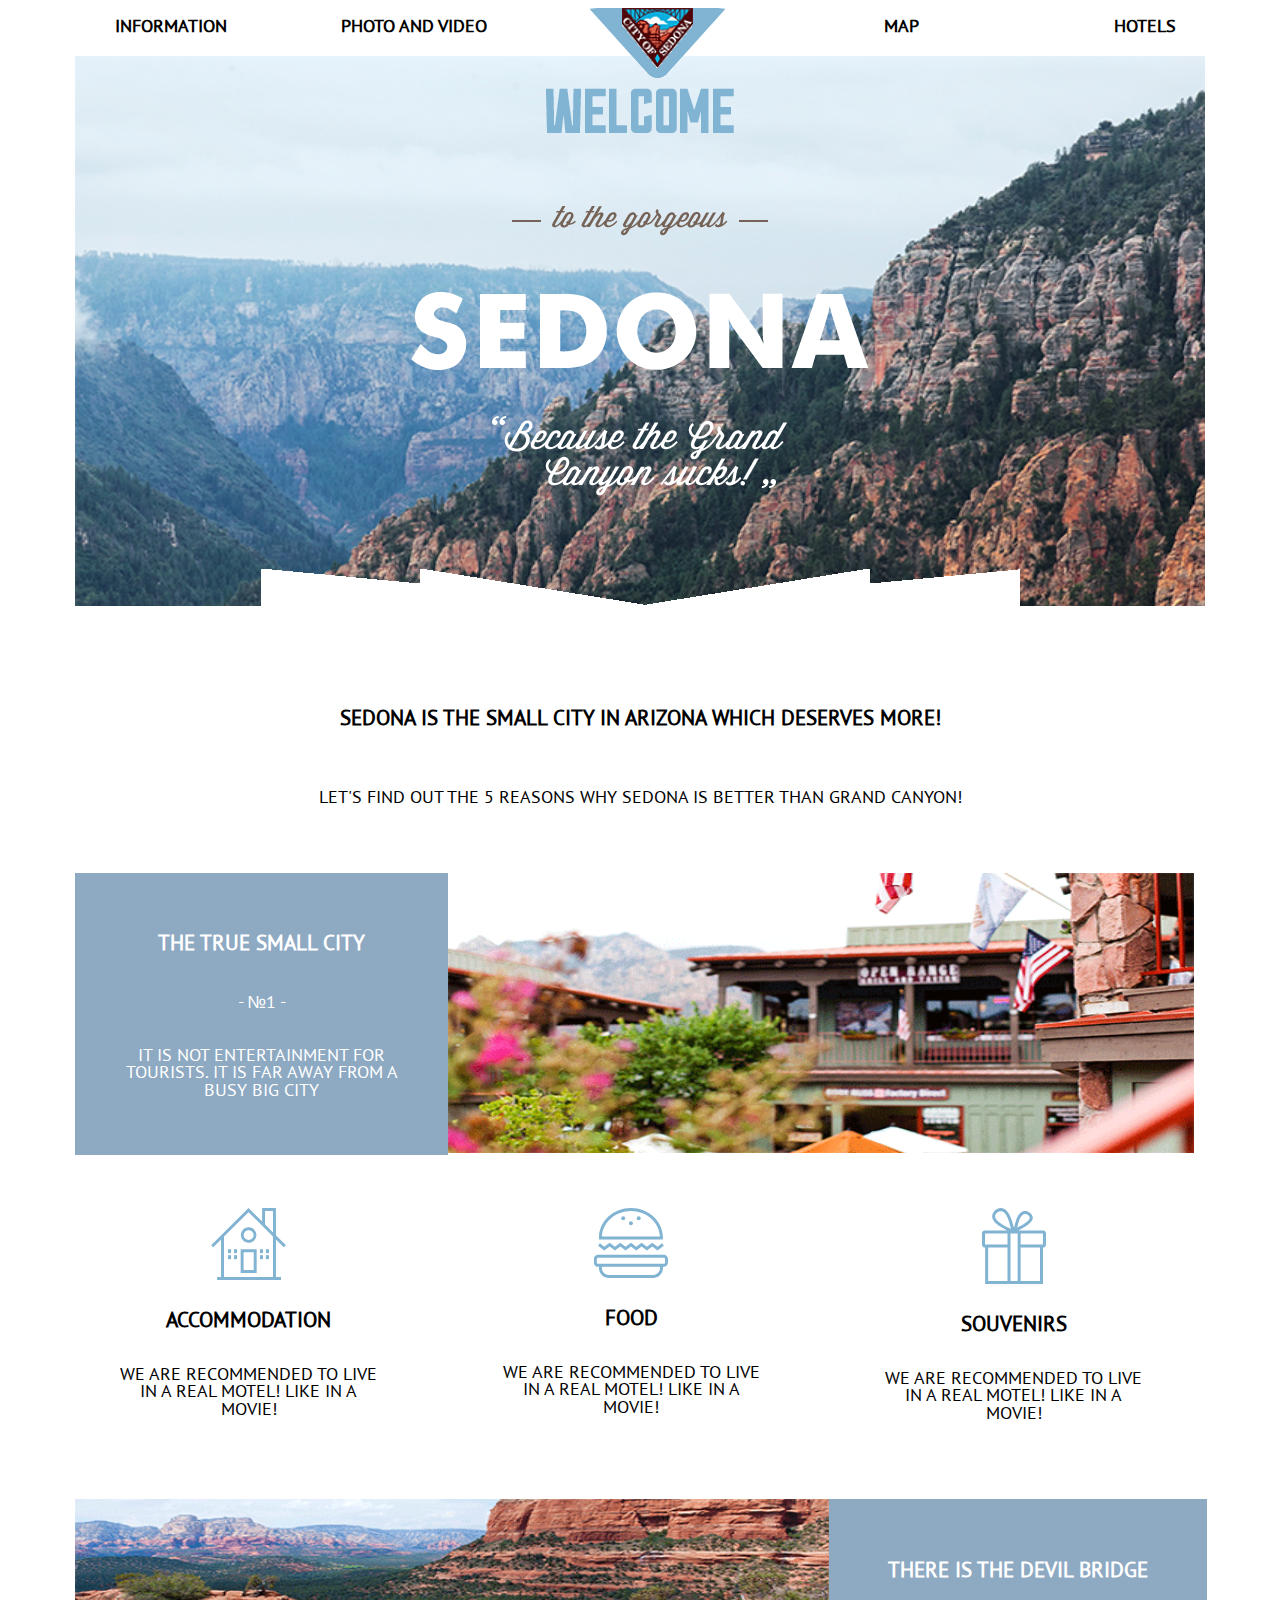
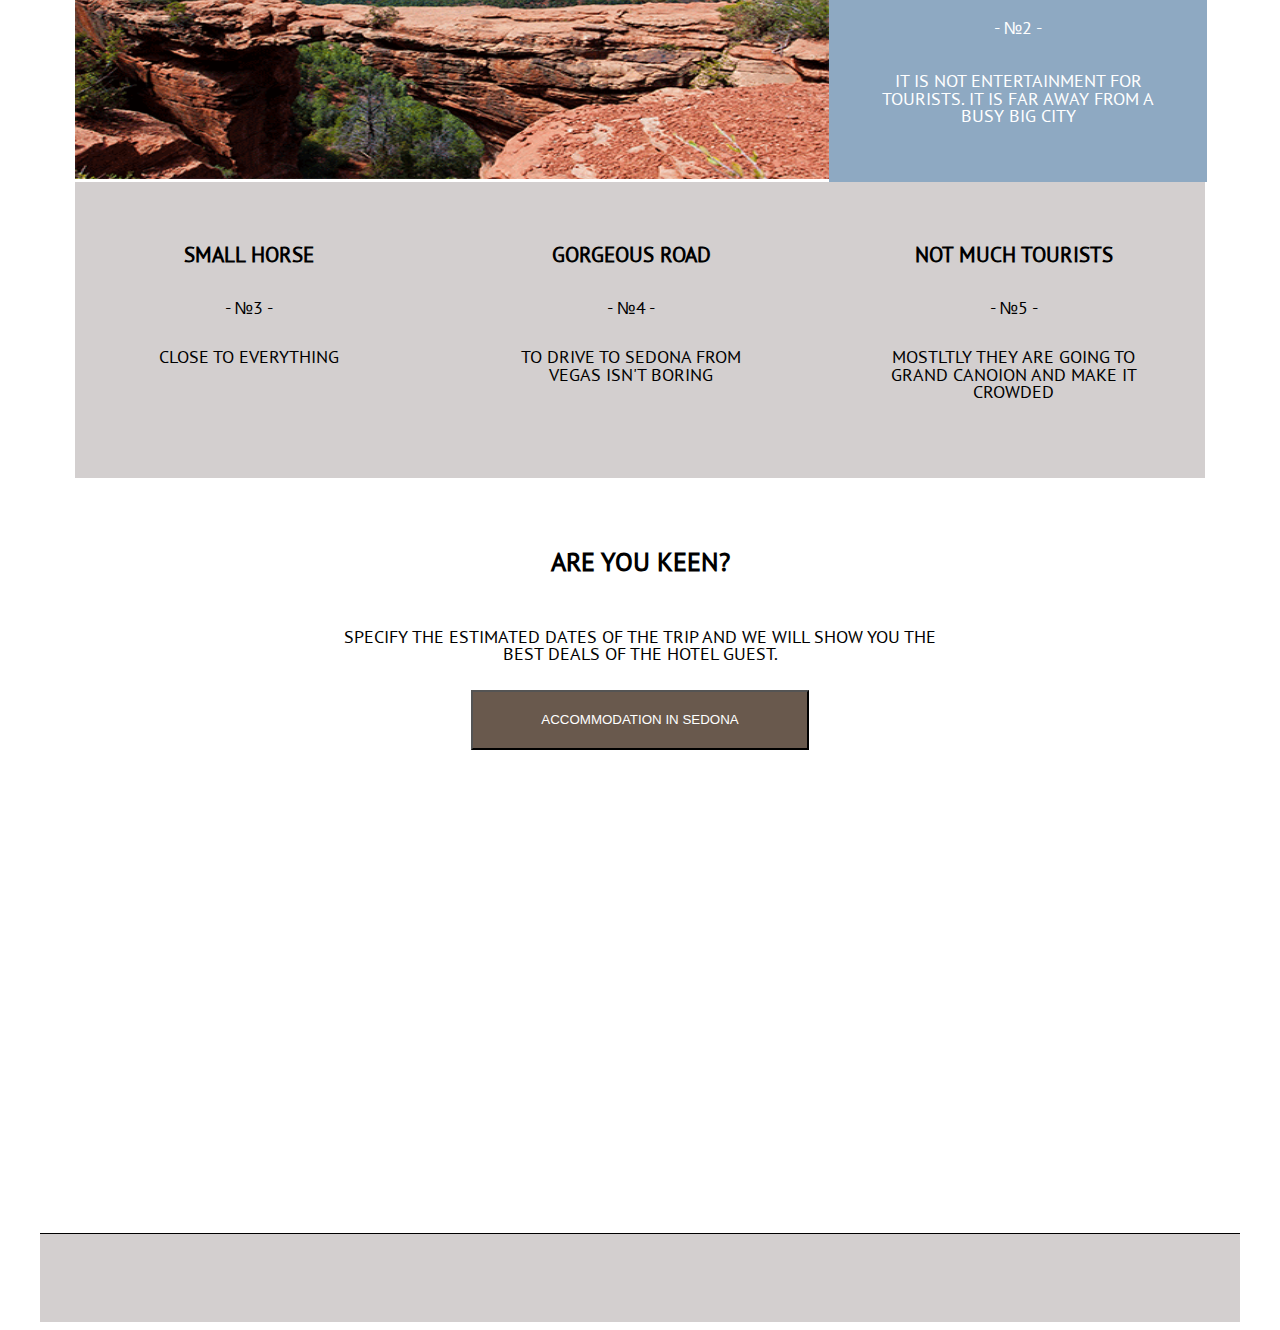
==== index.html @ c9d5928b "first commit" ====
<!DOCTYPE html>
<html>
    <head>
        <meta charset="UTF-8">
        <link rel="stylesheet" href="style.css">
        <title>Accommodation</title>
    </head>
    <body>
        <div class="container">
            <div class="header-container">
                <nav class="main-navigation">
                    <div class="grid-item"><a href="">Information</a></div>
                    <div class="grid-item"><a href="">Photo and video</a></div>
                    <div class="grid-item-logo">
                        <div class="logo">
                            <div class="logo-img"><a href="index.html">
                                <img height="60" src="img/main-logo.png" alt="Logo"></a>
                            </div>
                            <div class="triangle-down">

                            </div>                            
                        </div>
                    </div>
                    <div class="grid-item"><a href="">Map</a></div>
                    <div class="grid-item"><a href="searchpage.html">Hotels</a></div>                            
                      
                </nav>
            </div> 
            <div class="content">
                <div class="main-picture">
                    
                    <div class="welcome">
                    </div>
                    <div class="dashed font-brown">
                    </div>
                    <div class="sedona">
                     
                    </div>
                    <div class="quote">
                    
                    </div>
                    <div class="gap"></div>
                </div> 
                <div class="promo-1">
                    <h3>Sedona is the small city in Arizona which deserves more!</h3>
                    <p>Let's find out the 5 reasons why Sedona is better than Grand Canyon!</p>
                </div>
                <div class="features-1 font-white">
                    <div class="features-text">
                        <h3>the true small city</h3>
                        <p class="dashed">№1</p>
                        <p>It is not entertainment for tourists. It is far away from a busy big city</p>
                    </div>
                    <div class="features-image">
                        <img height="280" class="photo" src="img/photo1.png" alt="photo">
                    </div>
            </div>
            <div class="recomendation">
                <div class="recomendation-block">
                    <img src="img/icon-1.svg" alt="house">
                    <h3>Accommodation</h3>  
                    <p>We are recommended to live in a real motel! Like in a movie!</p>
                </div>
                <div class="recomendation-block">
                    <img src="img/icon-3.svg" alt="house">
                    <h3>Food</h3>
                    <p>We are recommended to live in a real motel! Like in a movie!</p>
                </div>
                <div class="recomendation-block">
                    <img src="img/icon-2.svg" alt="present">
                    <h3>Souvenirs</h3>
                    <p>We are recommended to live in a real motel! Like in a movie!</p>
                </div>
            </div>
            <div class="features-2 font-white">
                <div class="features-image">
                    <img height="280" class="photo" src="img/photo2.png" alt="photo">
                </div>
                <div class="features-text">
                    <h3>There is the devil bridge</h3>
                    <p class="dashed">№2</p>
                    <p>It is not entertainment for tourists. It is far away from a busy big city</p>
                </div>                
            </div>
            <div class="recomendation background-grey">
                <div class="recomendation-block">
                    <h3>Small horse</h3>
                    <p class="dashed">№3</p>
                    <p>close to everything</p>
                </div>
                <div class="recomendation-block">
                    <h3>Gorgeous road</h3>
                    <p class="dashed">№4</p>
                    <p>To drive to Sedona from Vegas isn't boring</p>
                </div>
                <div class="recomendation-block">
                    <h3>Not much tourists</h3>
                    <p class="dashed">№5</p>
                    <p>Mostltly they are going to Grand Canoion and make it crowded</p>
                </div>
            </div>
            <div class="booking">
                <div class="booking-promo">
                    <h2>Are you keen?</h2>
                    <p>Specify the estimated dates of the trip and we will show you the best deals of the hotel guest.</p>
                    <input class="search-accommodation" id="accom-in-sedona" type="button" value="Accommodation in Sedona">

                </div>                           
            
                <div class="map">
                    <iframe src="https://www.google.com/maps/embed?pb=!1m18!1m12!1m3!1d52385.1356577629!2d-111.83015784377952!3d34.854443815250974!2m3!1f0!2f0!3f0!3m2!1i1024!2i768!4f13.1!3m3!1m2!1s0x872da132f942b00d%3A0x5548c523fa6c8efd!2z0KHQtdC00L7QvdCwLCDQkNGA0LjQt9C-0L3QsCA4NjMzNiwg0KHQqNCQ!5e0!3m2!1sru!2snz!4v1547349751352"  frameborder="0" style="border:0; width:100%; height:400px;" allowfullscreen></iframe>    
                </div>  
                <div class="booking-form">  
                    <div class="booking-form-hide " id="form">             
                        <form>                     
                            <label class="from-to">
                                <p>From</p>
                                <input type="date"> 
                            </label>   
                            <label class="from-to">
                                <p>To</p>
                                <input type="date">
                            </label> 
                            <div class="adults-children">
                                <label>                            
                                    <p>Adults</p>
                                    <span class="minus">-</span>
                                    <input type="text" value="1" size="1"/>
                                    <span class="plus">+</span>
                                        
                                </label>
                                <label>
                                    <p>Children</p>
                                    <span class="minus">-</span>
                                    <input type="text" value="1" size="1"/>
                                    <span class="plus">+</span>
                                </label>
                            </div>  
                            <div class="search-button">
                                <input type="submit" value="Search">
                            </div> 
                            
                        </form>  
                    </div>     
                </div> 
            </div>  
               
        </div>     
        

        <footer class="footer">
            <div class="social-media">
                <a>
                    <img src="">
                </a>
                <a>
                    <img src="">
                </a>
                <a>
                    <img src="">
                </a>
            </div>    

        </footer>
    </div>    
        <script type="text/javascript">
          var elem = document.getElementById('accom-in-sedona');
          console.log(elem);
          var popup = document.getElementById('form');
          console.log(popup);
          elem.addEventListener("click", function(event){
            event.preventDefault();
            if (popup.className.match('booking-form-hide')){
                popup.classList.add('booking-form-show');
                popup.classList.remove('booking-form-hide');

            } else {
                popup.classList.add('booking-form-hide');
                popup.classList.remove('booking-form-show');
            }
            
            console.log('klik');
          });

          
                 
        
        
        </script> 
    </body>
</html>
---- style.css ----
body {
    font-size: 1.1em;
    line-height: 1em;
    font-family: 'ptans', arial, sans-serif;
    width: auto;   
    text-transform: uppercase;   
}



 .header-container,
 .content, 
 .footer{
      
    max-width: 1200px;
    margin: 0 auto;    
    
}

.font-brown {
    color: brown;

}

.font-white {
    color: white;
}

/* Header */

.main-navigation {
    display: grid;
    grid-template-columns: repeat( auto-fit, minmax(150px, 1fr) );
    grid-column-gap: 3em;
    text-align: center;
    align-content: end;
    padding-left: 2em;
      
        
} 

.grid-item {
    padding-top: 0.5em;
    }
 
.logo-img  {
    background: url("img/background-logo.png") no-repeat 50% 50%;
    margin-bottom: -40px;  
    border-radius: 35px;  
    height: 70px;     
    }


.main-navigation:last-child {
    margin-right: 0;
}

a {
    text-decoration: none;
    color: black;
    font-weight: bold;
}




/*content */

.main-picture {
    background-image: url("img/main-photo.png");
    height: 550px;
    margin: 1em 2em;
    background-size: 100%;    
    background-repeat: no-repeat;
    display: grid;
    grid-template-rows: repeat (5, 1fr); 
    
    
}


.welcome {
    background-image: url("img/hotels/welcome.png");
    background-repeat: no-repeat; 
    background-position: 50% 50%;
}

.main-picture .dashed {
    background-image: url("img/hotels/th-the.png"), url("img/hotels/slashes.png");
    background-repeat: no-repeat; 
    background-position: 50% 50%;
    }

.sedona {
    background-image: url("img/Sedona.png");
    background-repeat: no-repeat; 
    background-position: 50% 50%;
        
}

.quote {
    background-image: url("img/because.png");
    background-repeat: no-repeat; 
    background-position: 50% 100%;
}

.gap {
    background-image: url("img/gap.png");
    background-repeat: no-repeat; 
    background-position: 50% 100%;
}

.promo-1 {
    margin: 1em 2em;
    text-align: center;    
    grid-template-columns: repeat( auto-fit, minmax(250px, 1fr) );
    height: 13em;
}

.promo-1 h3 {
    padding: 4em 0 2em 0;
          
}

.features-1 {
    display: grid;
    grid-template-columns: 33% 66% repeat( auto-fit, minmax(250px, 1fr) );
    margin: 1em 2em;
        
}

.features-text {
    background-color: rgb(142, 169, 194);
    text-align: center;

}

.features-text h3 {
    padding: 2em 0 1em 0;
}

.features-text p:last-child {
    padding: 1em 2em 2em 2em;    
} 

.features-text .dashed::before,
.recomendation-block .dashed::before {
    content: "-";
    width: 1em;
    padding-right: 0.2em;
}

.features-text .dashed::after,
.recomendation-block .dashed::after {
    content: "-";
    width: 1em;
    padding-left: 0.2em;
}


.features-2 {
    display: grid;
    grid-template-columns: 66% 33% repeat( auto-fit, minmax(250px, 1fr) );
    margin: 0 1.25em 0 2em;
        
}

.photo {
    width: 100%;     
}

.recomendation {
    display: grid;
    grid-template-columns: repeat( auto-fit, minmax(250px, 1fr) );
    margin: 0 2em 0 2em;
    grid-column-gap: 1em;
    padding-top: 0;
            
}

.recomendation-block {
    text-align: center;
    padding: 2em 3em 1em 2em;
    margin-bottom: 2em;
    }

.recomendation-block p, 
.recomendation-block h3 {
    padding: 0.4em;
}    

.background-grey {
    background-color: rgb(211, 207, 207);
}



/*Booking*/

.booking {
    margin: 1em 2em; 
    position: relative; 
}

.booking-promo {    
    height: 15em;
    text-align: center;
    padding-top: 2em;
}

.booking-promo p {
    padding-top: 2em; 
    width: 35em;
    margin: auto;
}

.booking-promo h2 {
    font-weight: bold;
}

.booking-form {
    width: 30%;
    background-color: #fff;  
    font-weight: bold;  
    position: absolute;   
    left: 35%;
    top: 14.3em;  
}


.booking-form-hide{
    display: none;
}

.booking-form-show {
    display: block;
    
}

.booking-form input{
    background-color: rgb(211, 207, 207);
    border-style: none;
    height: 3em;
}

.from-to {
    display: grid;
    grid-template-columns: 25% 75% repeat( auto-fit, minmax(250px, 1fr) );
    margin-top: 1em;
    padding-left: 2em;
    padding-right: 0.5em;
    
}

.adults-children {
    display: grid;
    grid-template-columns: 50% 50% repeat( auto-fit, minmax(250px, 1fr) );
    margin-top: 1em;
    padding-left: 2em; 
}

.adults-children input {
    text-align: center;
}



.search-accommodation {    
    background-color: rgb(105, 89, 77);    
    color: white;
    text-align: center;
    height: 4.5em;
    width: 30%;
    text-transform: uppercase;
    margin: 2em auto -10em auto;
   
}

.search-button {
    display: grid;
    grid-template-rows: 100%;
    margin-top: 2em;
            
}

.search-button input {
    padding: 1em 0 0.8em 0;
    color: white;
    background-color: rgb(142, 169, 194);
    font-size: 1em;
    font-weight: bold;
    text-transform: uppercase; 


}

.map {
    margin: 1em 2em;
}

/* Footer */

.footer {
    border-top: 0.1em solid #000;
    background-color: rgb(211, 207, 207);
    height: 5em;
    
}



/*Hotel page */

.search,
.sort,
.hotels {
    max-width: 1200px;
    margin: 0 auto;
    display: grid;
}

.search {
    height: 15em;
    background-image: url("img/hotels/main-hotels.png");
    background-repeat: no-repeat;
    background-size: cover;
    
}

.search-form {       
    margin: 1em 4em;          
}

.search-form form {
    display: grid;
    grid-template-columns: repeat( auto-fit, minmax(250px, 1fr) ); 
    color: white;
    padding: 1em;
    justify-self: start;
}

/*check boxes*/

.checkbox {
    display: none;
}




.search-form form span::before {
    content: "\00A0";
    display: inline-block;
    box-sizing: border-box;
    width: 24px; 
    height: 24px;
    margin: 1em 1em 1em 0px;       
    border: 2px solid rgb(255, 255, 255);    
    vertical-align: baseline;      
    }

.checkbox[type=checkbox]:checked  {
    content: "\2714";
    text-align: center;    
    color: white;
   
    }


/* Price filter */



.range-filter {
    
    width: 19em;
    margin-top: 0;
    
}

.range-control {    
    position: relative;
    margin-bottom: 1.5em;
    padding: 0 30px;
    
}

.range-control .scale {
    margin-top: 1em;
    height: 2px;
    color: rgba(238, 226, 226, 0.534);

}

.range-control .bar {
    height: 2px;
    background-color: white;
}

.range-control .tongle {
    width: 8em;
    height: 8em;
    position: absolute;
    border: 8px solid white;
    background: #ababab;
    top: 3em;
    left: 3em;

}



.sort {
    display: grid;
    grid-template-columns: 20% 75% 5% repeat( auto-fit, minmax(250px, 1fr) );    
    border-bottom: 1px solid rgb(224, 218, 218);
}

.found {
    padding: 1em 4em;
}

.sorting-left-container  {
    padding-top: 2em;
           
}

.sorting-left-container table tr td {
    padding-right: 3em;
    text-transform: none;
    text-decoration: underline;

}

.sorting-left-container table tr td:first-child {
    font-weight: bold;
    text-transform: uppercase;
    text-decoration: none;
}

.sorting-left-container table tr td a:active {
    color: darkcyan;
    
}

.sorting-left-container table tr a:after {
    color: grey;
    text-decoration: underline;

}

.sorting-right {
    position: relative;
}

.sorting-right div {
    position: absolute;
}

.point-up {
    top: 50%;
}

.point-down {
    top: 30%;
    right: 30%;
}



.hotel-short-info {
    padding: 2em 4em 2em 4em;
    display: grid;
    grid-template-rows: 1fr;
    grid-template-columns: 15% 70% 15% repeat( auto-fit, minmax(250px, 1fr) );
    }

.hotel-photo {
    align-self: center;
    /* background: url('img/hotels/hotel-1.png');
    background-size: cover; */
        
}

.hotel-description h2 {
    margin-bottom: 0.5em;
    margin-top: 0.3em;
}

.name-price tr td {
    padding-right: 2em;
    padding-bottom: 1em;
}

.more,
.book {
    color: white;
    text-align: center;
    font-weight: normal;
    width: 15em;
    
    padding-right: 1em;

}

.hotels-buttons {
    
}


.more {    
    background-color: rgb(142, 169, 194);
        

}

.book {
    background-color: rgb(105, 89, 77);    
    
}

.rating-star {
    padding: 1em 2em 1em 0.5em;    
}

.rating-value {
    padding: 1em 1em 1em 0;
}

@font-face {
    font-family: 'ptansbold';
    src: url('fonts/ptsansbold.woff') format('woff');
    src: url('fonts/ptsansbold.woff2') format('woff2');
    font-weight: normal;
    font-style: capitalize;
}


@font-face {
    font-family: 'ptans';
    src: url('fonts/ptsans.woff') format('woff');
    src: url('fonts/ptsans.woff2') format('woff2');
    font-weight: normal;
    font-style: normal;
}
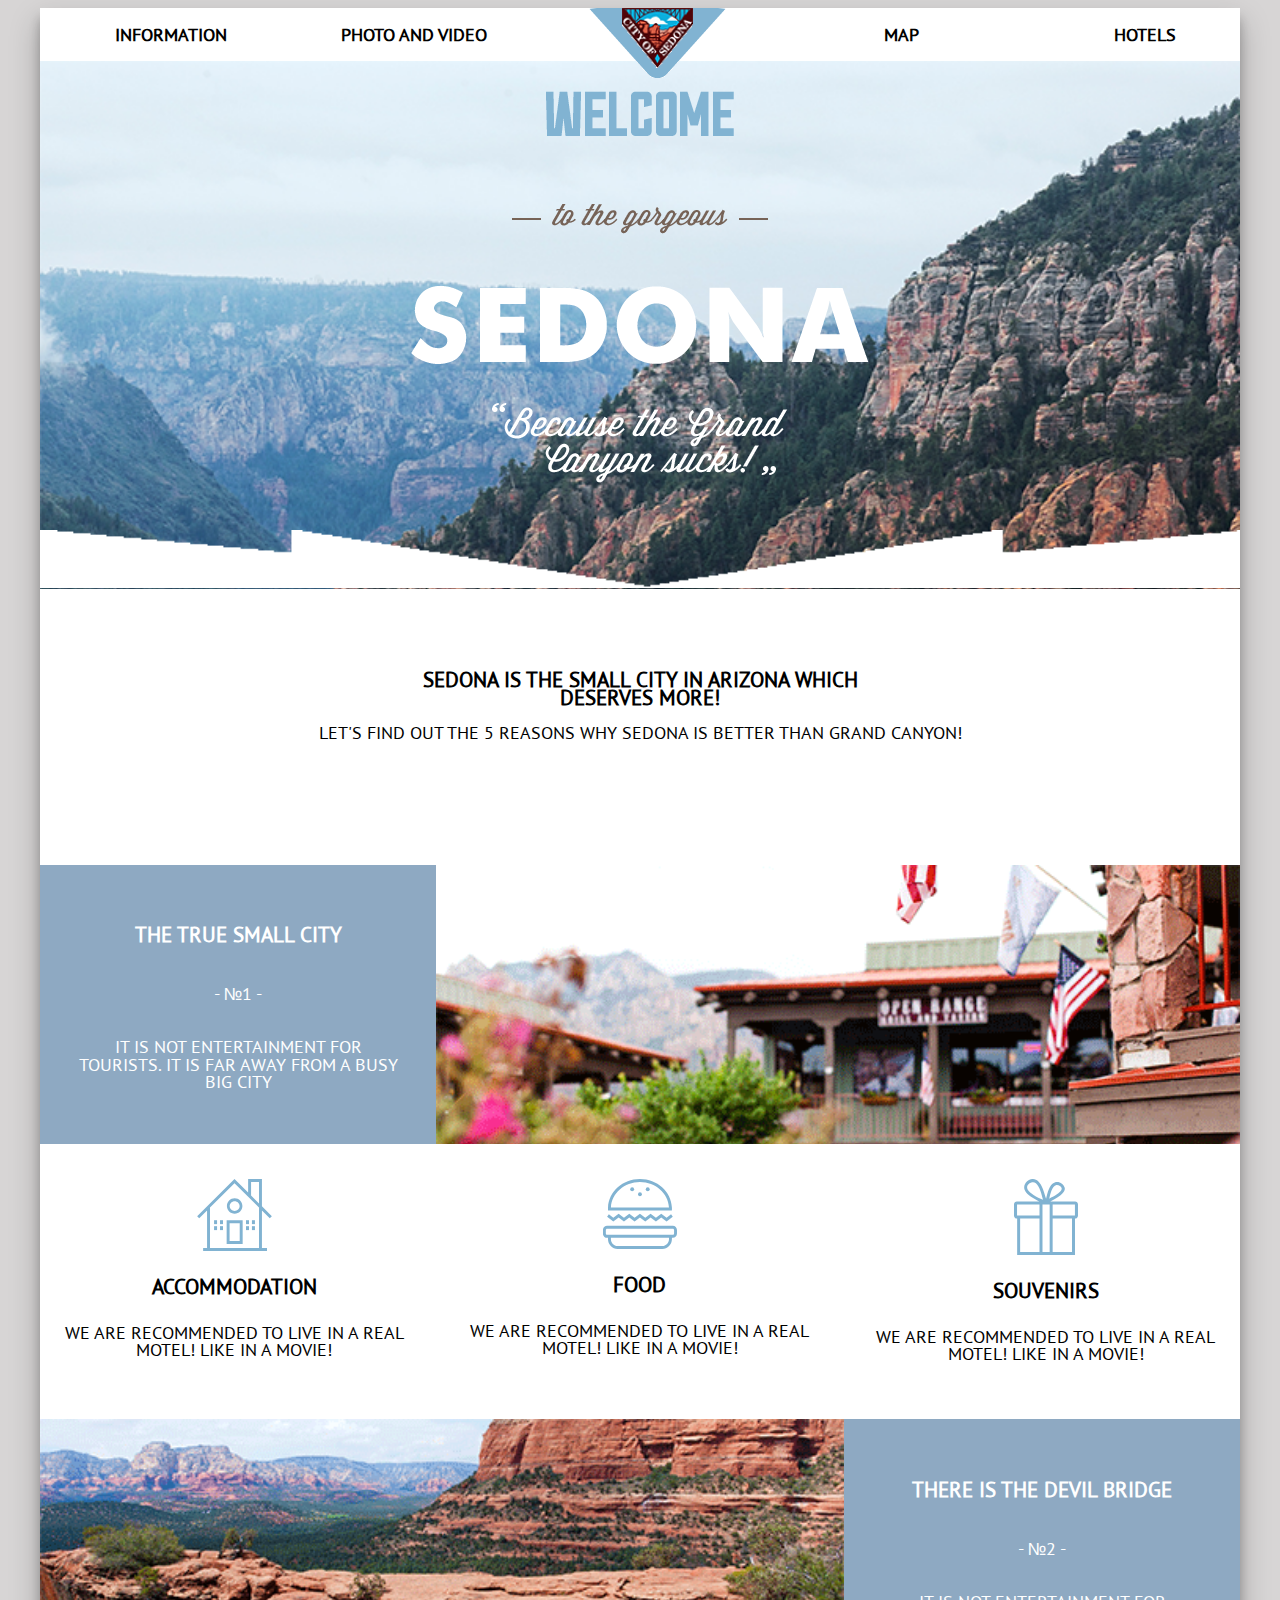
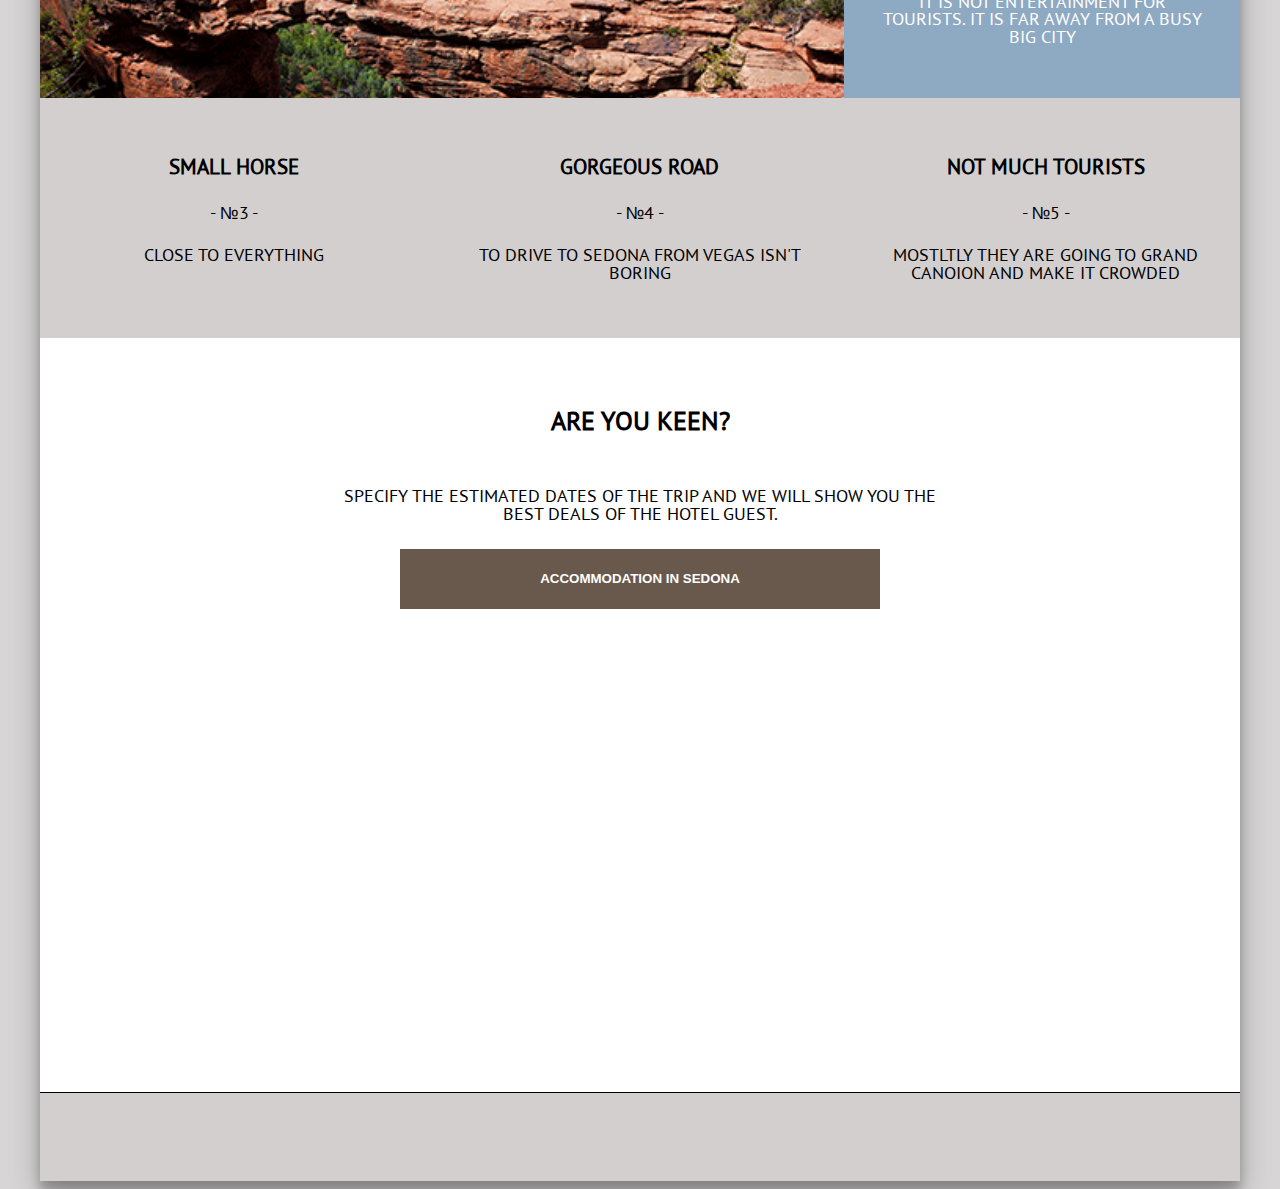
==== commit 26f746e4: "finilizing first page" ====
--- a/index.html
+++ b/index.html
@@ -52,7 +52,7 @@
                         <p>It is not entertainment for tourists. It is far away from a busy big city</p>
                     </div>
                     <div class="features-image">
-                        <img height="280" class="photo" src="img/photo1.png" alt="photo">
+                        
                     </div>
             </div>
             <div class="recomendation">
@@ -74,7 +74,7 @@
             </div>
             <div class="features-2 font-white">
                 <div class="features-image">
-                    <img height="280" class="photo" src="img/photo2.png" alt="photo">
+                    
                 </div>
                 <div class="features-text">
                     <h3>There is the devil bridge</h3>
@@ -122,19 +122,31 @@
                                 <input type="date">
                             </label> 
                             <div class="adults-children">
-                                <label>                            
-                                    <p>Adults</p>
-                                    <span class="minus">-</span>
-                                    <input type="text" value="1" size="1"/>
-                                    <span class="plus">+</span>
+                                <div class="block">
+                                    <label>                            
+                                            <p>Adults</p>
+                                            <span class="span">
+                                                <span class="minus">-</span>
+                                            <input type="text" value="1" size=""/>
+                                            <span class="plus">+</span>
+                                            </span>                                            
+                                                
+                                        </label>
+                                </div>
+                                <div class="block">
+                                    <label>
+                                        <span class="span">
+                                            <p>Children</p>
+                                            <span class="minus">-</span>
+                                            <input type="text" value="1" size="1"/>
+                                            <span class="plus">+</span>
+                                        </span>    
+                                    </label>
+
                                         
-                                </label>
-                                <label>
-                                    <p>Children</p>
-                                    <span class="minus">-</span>
-                                    <input type="text" value="1" size="1"/>
-                                    <span class="plus">+</span>
-                                </label>
+                                            
+
+                                </div>
                             </div>  
                             <div class="search-button">
                                 <input type="submit" value="Search">
--- a/style.css
+++ b/style.css
@@ -2,19 +2,23 @@
     font-size: 1.1em;
     line-height: 1em;
     font-family: 'ptans', arial, sans-serif;
-    width: auto;   
+      
     text-transform: uppercase;   
-}
-
-
+    background-color: rgba(206, 204, 204, 0.815);
+}
+
+.container {
+    background-color: #fff;
+    margin: 0 auto;       
+    max-width: 1200px;
+    box-shadow: 0 14px 28px rgba(0,0,0,0.25), 0 10px 10px rgba(0,0,0,0.22);
+   
+}
 
  .header-container,
  .content, 
- .footer{
-      
-    max-width: 1200px;
-    margin: 0 auto;    
-    
+ .footer{      
+    background-color: white;    
 }
 
 .font-brown {
@@ -27,6 +31,8 @@
 }
 
 /* Header */
+
+
 
 .main-navigation {
     display: grid;
@@ -40,7 +46,8 @@
 } 
 
 .grid-item {
-    padding-top: 0.5em;
+    padding-top: 1em;
+    padding-bottom: 1em;
     }
  
 .logo-img  {
@@ -55,21 +62,27 @@
     margin-right: 0;
 }
 
-a {
+.main-navigation a {
     text-decoration: none;
     color: black;
     font-weight: bold;
 }
 
-
-
+.main-navigation a:hover {
+    color: rgb(142, 169, 194);
+}  
+
+.main-navigation a:active {
+    color: rgb(167, 162, 162);
+
+}
 
 /*content */
 
 .main-picture {
     background-image: url("img/main-photo.png");
-    height: 550px;
-    margin: 1em 2em;
+    height: 30em;
+    
     background-size: 100%;    
     background-repeat: no-repeat;
     display: grid;
@@ -108,24 +121,29 @@
     background-image: url("img/gap.png");
     background-repeat: no-repeat; 
     background-position: 50% 100%;
+    background-size: 100%;
 }
 
 .promo-1 {
-    margin: 1em 2em;
+    
     text-align: center;    
     grid-template-columns: repeat( auto-fit, minmax(250px, 1fr) );
-    height: 13em;
+    height: 10em;
 }
 
 .promo-1 h3 {
-    padding: 4em 0 2em 0;
+    margin: 4em auto;
+    width: 40%;
+    text-align: center;
+    margin-bottom: 0.2em;
           
 }
 
 .features-1 {
     display: grid;
-    grid-template-columns: 33% 66% repeat( auto-fit, minmax(250px, 1fr) );
-    margin: 1em 2em;
+    grid-template-columns: 33% 67% repeat( auto-fit, minmax(250px, 1fr) );
+    margin-top: 1em;
+    
         
 }
 
@@ -157,36 +175,39 @@
     padding-left: 0.2em;
 }
 
+.features-1 .features-image {
+    background: url("img/photo1.png") no-repeat;
+    background-size: cover;
+}
 
 .features-2 {
     display: grid;
-    grid-template-columns: 66% 33% repeat( auto-fit, minmax(250px, 1fr) );
-    margin: 0 1.25em 0 2em;
+    grid-template-columns: 67% 33% repeat( auto-fit, minmax(250px, 1fr) );
         
 }
 
-.photo {
-    width: 100%;     
+.features-2 .features-image {
+    background: url("img/photo2.png") no-repeat;
+    background-size: cover;
 }
 
 .recomendation {
     display: grid;
     grid-template-columns: repeat( auto-fit, minmax(250px, 1fr) );
-    margin: 0 2em 0 2em;
+    
     grid-column-gap: 1em;
-    padding-top: 0;
+    padding-top: 1em;
             
 }
 
 .recomendation-block {
-    text-align: center;
-    padding: 2em 3em 1em 2em;
-    margin-bottom: 2em;
+    text-align: center;    
+    margin: 1em 1em 2em 1em;
     }
 
 .recomendation-block p, 
 .recomendation-block h3 {
-    padding: 0.4em;
+    padding: 0.2em;
 }    
 
 .background-grey {
@@ -198,7 +219,7 @@
 /*Booking*/
 
 .booking {
-    margin: 1em 2em; 
+    margin-top: 1em; 
     position: relative; 
 }
 
@@ -219,11 +240,11 @@
 }
 
 .booking-form {
-    width: 30%;
+    width: 40%;
     background-color: #fff;  
     font-weight: bold;  
     position: absolute;   
-    left: 35%;
+    left: 30%;
     top: 14.3em;  
 }
 
@@ -241,28 +262,61 @@
     background-color: rgb(211, 207, 207);
     border-style: none;
     height: 3em;
+    margin: 1em 2em 0.5em 1em;
 }
 
 .from-to {
     display: grid;
-    grid-template-columns: 25% 75% repeat( auto-fit, minmax(250px, 1fr) );
-    margin-top: 1em;
-    padding-left: 2em;
-    padding-right: 0.5em;
-    
-}
+    grid-template-columns: 25% 75% repeat( auto-fit, minmax(250px, 1fr) );        
+    text-align: center;
+    font-size: 1em;
+        
+}
+
+
 
 .adults-children {
     display: grid;
     grid-template-columns: 50% 50% repeat( auto-fit, minmax(250px, 1fr) );
-    margin-top: 1em;
+    margin-top: 0.2em;
     padding-left: 2em; 
 }
 
+.adults-children p {
+    width: 15%;
+    margin-right: 0;
+}
+
+.adults-children .block {
+    display: inline-block;
+}
+
+.span {
+  
+   background-color: rgb(211, 207, 207);
+   padding: 0;
+   height: 30px;
+   width: 40px; 
+   
+  
+}
+
 .adults-children input {
     text-align: center;
-}
-
+    width: 20px;
+    height: 15px;
+    font-weight: bold;
+   
+}
+
+.minus, 
+.plus {
+    width: 20px;
+    height: 20px;
+    color: rgb(143, 141, 141);
+    font-size: 1.1em;
+    text-align: center;
+}
 
 
 .search-accommodation {    
@@ -270,32 +324,52 @@
     color: white;
     text-align: center;
     height: 4.5em;
-    width: 30%;
+    width: 40%;
     text-transform: uppercase;
-    margin: 2em auto -10em auto;
-   
+    margin: 2em auto;
+    border: none;   
+    font-weight: bold;
+}
+
+.search-accommodation:hover {
+    background-color: rgb(90, 78, 68);
+    
+}
+
+.search-accommodation:active {
+    background-color: rgb(54, 47, 41);
+    color: rgb(189, 188, 188);
+    outline: none;
 }
 
 .search-button {
     display: grid;
-    grid-template-rows: 100%;
-    margin-top: 2em;
-            
-}
-
-.search-button input {
-    padding: 1em 0 0.8em 0;
+    grid-template-rows: 100% repeat( auto-fit, minmax(250px, 1fr) );
+                
+}
+
+.search-button input {    
     color: white;
     background-color: rgb(142, 169, 194);
     font-size: 1em;
     font-weight: bold;
     text-transform: uppercase; 
-
-
+    margin: 2em;
+    outline: none;
+}
+
+.search-button input:hover {
+    background-color: rgb(112, 152, 190);
+}
+
+.search-button input:active {    
+    color: rgb(209, 204, 204);
+    background-color: rgb(103, 142, 179);
+    outline: none;
 }
 
 .map {
-    margin: 1em 2em;
+    margin-top: 2em;
 }
 
 /* Footer */
@@ -344,9 +418,6 @@
 .checkbox {
     display: none;
 }
-
-
-
 
 .search-form form span::before {
     content: "\00A0";
@@ -428,7 +499,7 @@
 .sorting-left-container table tr td {
     padding-right: 3em;
     text-transform: none;
-    text-decoration: underline;
+    text-decoration: dotted;
 
 }
 
@@ -443,11 +514,7 @@
     
 }
 
-.sorting-left-container table tr a:after {
-    color: grey;
-    text-decoration: underline;
-
-}
+
 
 .sorting-right {
     position: relative;
@@ -496,10 +563,12 @@
 .book {
     color: white;
     text-align: center;
+    padding-top: 0.4em;
     font-weight: normal;
-    width: 15em;
-    
-    padding-right: 1em;
+    width: 5em;
+    display: inline-block;
+    
+    height: 1.2em;
 
 }
 
